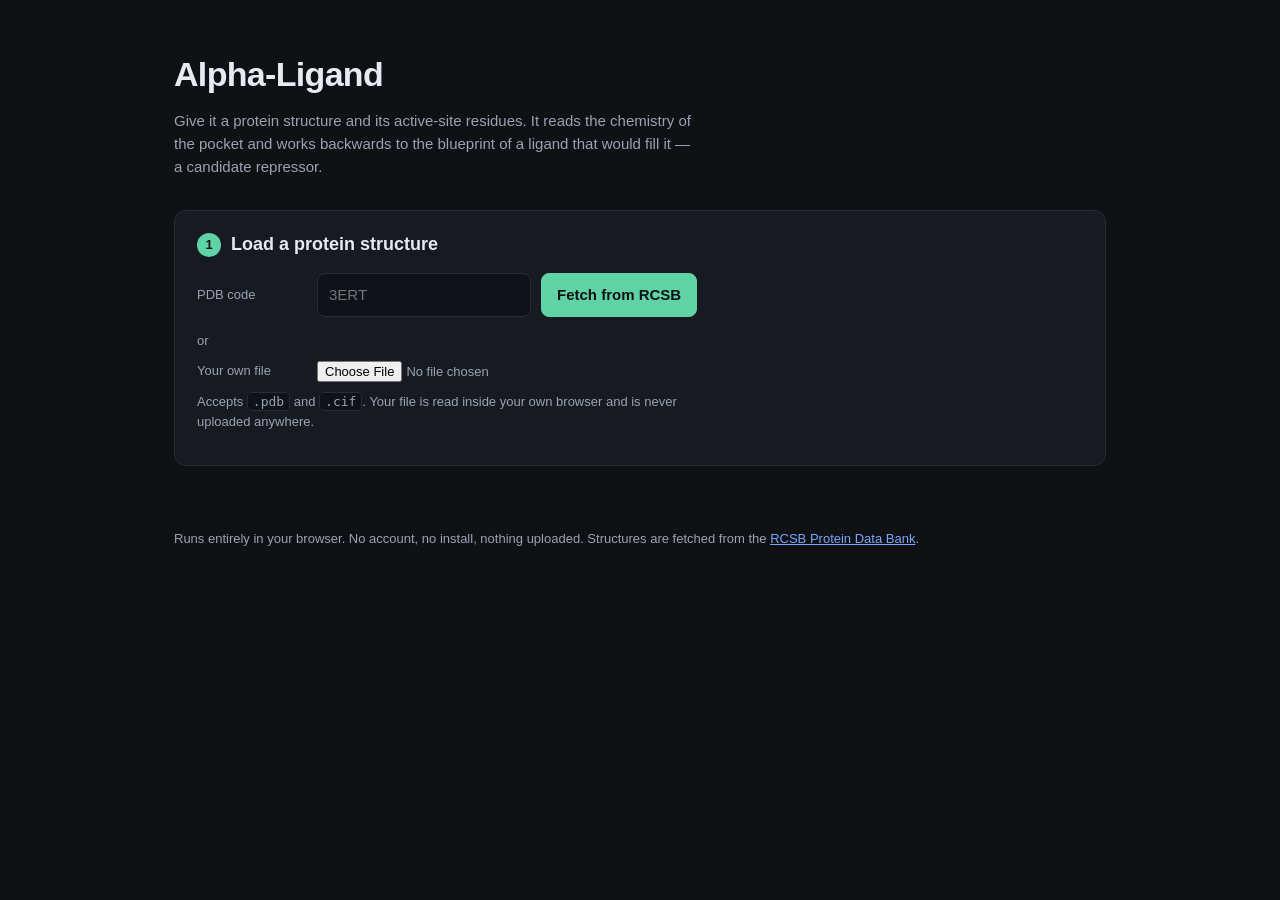
==== docs/index.html @ 0adea029 "Add browser-only web app" ====
<!DOCTYPE html>
<html lang="en">
<head>
<meta charset="utf-8">
<meta name="viewport" content="width=device-width, initial-scale=1">
<title>Alpha-Ligand &mdash; pocket profiler &amp; repressor blueprint</title>
<link rel="stylesheet" href="style.css">
</head>
<body>

<header>
  <h1>Alpha&#8209;Ligand</h1>
  <p class="tagline">Give it a protein structure and its active-site residues. It reads the chemistry
  of the pocket and works backwards to the blueprint of a ligand that would fill it &mdash; a
  candidate repressor.</p>
</header>

<main>

  <!-- ---------------- STEP 1: the structure ---------------- -->
  <section class="card">
    <h2><span class="step">1</span> Load a protein structure</h2>

    <div class="row">
      <label for="pdbcode">PDB code</label>
      <input id="pdbcode" type="text" maxlength="4" placeholder="3ERT" autocomplete="off">
      <button id="fetchBtn" class="primary">Fetch from RCSB</button>
    </div>

    <p class="or">or</p>

    <div class="row">
      <label for="fileinput">Your own file</label>
      <input id="fileinput" type="file" accept=".pdb,.ent,.cif,.mmcif,.txt">
    </div>
    <p class="hint">Accepts <code>.pdb</code> and <code>.cif</code>. Your file is read inside your own
    browser and is never uploaded anywhere.</p>

    <div id="loadStatus" class="status"></div>
  </section>

  <!-- ---------------- STEP 2: the active site ---------------- -->
  <section class="card" id="siteCard" hidden>
    <h2><span class="step">2</span> Pick the active-site residues</h2>

    <div class="row">
      <label for="residues">Residues</label>
      <input id="residues" type="text" placeholder="A:351,A:383,A:524" autocomplete="off">
    </div>
    <p class="hint">Write them as <code>chain:number</code>, separated by commas. Or just click them
    in the list below.</p>

    <div class="picker">
      <div class="row">
        <label for="chainSelect">Chain</label>
        <select id="chainSelect"></select>
        <input id="resFilter" type="search" placeholder="filter by number or name, e.g. HIS">
      </div>
      <div id="resList" class="reslist"></div>
    </div>

    <div class="row slider-row">
      <label for="cutoff">Pocket cutoff</label>
      <input id="cutoff" type="range" min="4" max="12" step="0.5" value="8">
      <output id="cutoffOut">8.0 &#8491;</output>
    </div>
    <p class="hint">How far around your chosen side chains counts as "the pocket wall". 6 &#8491; keeps
    to the residues that actually line the site; 8 &#8491; pulls in a second shell behind them.</p>

    <button id="runBtn" class="primary big">Profile this pocket</button>
    <div id="runStatus" class="status"></div>
  </section>

  <!-- ---------------- STEP 3: results ---------------- -->
  <section id="results" hidden>

    <div class="card">
      <h2><span class="step">3</span> What the pocket is made of</h2>
      <div id="summaryGrid" class="grid"></div>
      <h3>Pocket shell</h3>
      <p id="shellList" class="shell"></p>
      <h3>Size and shape</h3>
      <div id="geomGrid" class="grid"></div>
    </div>

    <div class="card">
      <h2><span class="step">4</span> Working backwards: the ligand blueprint</h2>
      <p class="hint">Each row says: the pocket offers <em>this</em> here, so your ligand should
      present the <em>opposite</em> of it at roughly these coordinates. Rows marked
      <strong>&#9733;</strong> are the residues you named, weighted highest.</p>
      <div class="tablewrap">
        <table id="featureTable">
          <thead><tr>
            <th></th><th>Pocket residue</th><th>Ligand should bring</th>
            <th>Suggested chemistry</th><th>Approx. x, y, z</th><th>Score</th>
          </tr></thead>
          <tbody></tbody>
        </table>
      </div>
    </div>

    <div class="card">
      <h2><span class="step">5</span> Suggested ligand properties</h2>
      <div id="propGrid" class="grid"></div>
      <p id="propBasis" class="hint"></p>
    </div>

    <div class="card">
      <h2>Downloads</h2>
      <p class="hint">Both files are generated here in your browser.</p>
      <button id="dlTxt">Download report (.txt)</button>
      <button id="dlJson">Download pharmacophore (.json)</button>
    </div>

    <div class="card">
      <h2>How to read this</h2>
      <p>Section 4 is a <strong>pharmacophore</strong>: a list of the chemical groups a good binder
      should carry, and roughly where. A positively charged wall wants a negatively charged group
      on the ligand; an aromatic wall wants a ring to stack against; a greasy wall wants a greasy
      group. Build or search for a molecule that places those groups near those points, then dock
      and test it.</p>
      <p class="caveat" id="disclaimer"></p>
    </div>

  </section>

</main>

<footer>
  <p>Runs entirely in your browser. No account, no install, nothing uploaded.
  Structures are fetched from the <a href="https://www.rcsb.org/">RCSB Protein Data Bank</a>.</p>
</footer>

<script src="core.js"></script>
<script src="app.js"></script>
</body>
</html>
---- docs/style.css ----
/* Alpha-Ligand - plain CSS, no frameworks. */
:root{
  --bg:#0f1115; --card:#171a21; --line:#272c37; --ink:#e7eaf0; --dim:#9aa3b2;
  --accent:#5fd3a6; --accent2:#7aa7ff; --warn:#f0b254; --bad:#ef6a6a;
}
*{box-sizing:border-box}
body{
  margin:0; background:var(--bg); color:var(--ink);
  font:15px/1.55 -apple-system,BlinkMacSystemFont,"Segoe UI",Roboto,Helvetica,Arial,sans-serif;
}
header{padding:48px 24px 8px; max-width:980px; margin:0 auto}
h1{margin:0 0 8px; font-size:34px; letter-spacing:-.02em}
.tagline{margin:0; color:var(--dim); max-width:62ch}
main{max-width:980px; margin:0 auto; padding:24px}
.card{
  background:var(--card); border:1px solid var(--line); border-radius:12px;
  padding:20px 22px; margin:0 0 18px;
}
h2{margin:0 0 14px; font-size:18px; display:flex; align-items:center; gap:10px}
h3{margin:22px 0 8px; font-size:14px; text-transform:uppercase; letter-spacing:.06em; color:var(--dim)}
.step{
  display:inline-flex; align-items:center; justify-content:center;
  width:24px; height:24px; border-radius:50%; background:var(--accent); color:#0f1115;
  font-size:13px; font-weight:700; flex:none;
}
.row{display:flex; align-items:center; gap:10px; flex-wrap:wrap; margin:10px 0}
.row label{min-width:110px; color:var(--dim); font-size:13px}
input[type=text],input[type=search],select{
  background:#0f1218; color:var(--ink); border:1px solid var(--line);
  border-radius:8px; padding:9px 11px; font:inherit; min-width:150px;
}
input[type=text]:focus,input[type=search]:focus,select:focus{outline:2px solid var(--accent2); outline-offset:1px}
input[type=file]{color:var(--dim); font-size:13px}
input[type=range]{flex:1; max-width:280px; accent-color:var(--accent)}
output{font-variant-numeric:tabular-nums; color:var(--accent); font-weight:600}
button{
  background:#222734; color:var(--ink); border:1px solid var(--line);
  border-radius:8px; padding:9px 15px; font:inherit; cursor:pointer;
}
button:hover:not(:disabled){border-color:var(--accent2)}
button:disabled{opacity:.5; cursor:default}
button.primary{background:var(--accent); color:#0f1115; border-color:var(--accent); font-weight:600}
button.primary:hover:not(:disabled){filter:brightness(1.08)}
button.big{margin-top:6px; padding:11px 20px; font-size:15px}
.or{color:var(--dim); font-size:13px; margin:14px 0 6px}
.hint{color:var(--dim); font-size:13px; margin:8px 0 0; max-width:70ch}
code{background:#0f1218; border:1px solid var(--line); border-radius:4px; padding:1px 5px; font-size:13px}

.status{margin-top:12px; font-size:14px; min-height:1px}
.status.working{color:var(--accent2)}
.status.ok{color:var(--accent)}
.status.error{color:var(--bad); white-space:pre-wrap}

.picker{border:1px solid var(--line); border-radius:10px; padding:12px; margin:14px 0}
.reslist{
  max-height:190px; overflow:auto; display:flex; flex-wrap:wrap; gap:6px;
  padding:8px; background:#0f1218; border-radius:8px; margin-top:8px;
}
.reslist button{
  padding:4px 9px; font-size:12.5px; border-radius:6px;
  font-variant-numeric:tabular-nums;
}
.reslist button.on{background:var(--accent2); color:#0f1115; border-color:var(--accent2); font-weight:600}

.grid{display:grid; grid-template-columns:repeat(auto-fit,minmax(190px,1fr)); gap:12px}
.cell{background:#0f1218; border:1px solid var(--line); border-radius:9px; padding:11px 13px}
.cell .k{color:var(--dim); font-size:11.5px; text-transform:uppercase; letter-spacing:.05em}
.cell .v{font-size:19px; font-weight:600; margin-top:3px; font-variant-numeric:tabular-nums}
.cell .s{color:var(--dim); font-size:12px; margin-top:2px}
.shell{font-family:ui-monospace,SFMono-Regular,Menlo,monospace; font-size:12.5px; color:var(--dim); line-height:1.8; word-break:break-word}

.tablewrap{overflow-x:auto; margin-top:4px}
table{border-collapse:collapse; width:100%; font-size:13.5px}
th,td{text-align:left; padding:8px 10px; border-bottom:1px solid var(--line); vertical-align:top}
th{color:var(--dim); font-size:11.5px; text-transform:uppercase; letter-spacing:.05em; font-weight:600}
tr.named{background:rgba(95,211,166,.07)}
td.star{color:var(--accent); width:20px}
td.xyz{font-family:ui-monospace,SFMono-Regular,Menlo,monospace; font-size:12.5px; color:var(--dim); white-space:nowrap}
td.score{font-variant-numeric:tabular-nums; color:var(--dim)}
.tag{display:inline-block; padding:2px 8px; border-radius:20px; font-size:12px; background:#222734; border:1px solid var(--line)}
.tag.anionic{color:var(--bad)} .tag.cationic{color:var(--accent2)}
.tag.aromatic,.tag.aromatic_and_hbond,.tag.anionic_or_aromatic{color:#c79bf0}
.tag.hydrophobic{color:var(--warn)}
.tag.hbond_acceptor,.tag.hbond_mixed,.tag.hbond_acceptor_or_covalent{color:var(--accent)}

.caveat{
  margin-top:14px; padding:12px 14px; border-left:3px solid var(--warn);
  background:rgba(240,178,84,.07); color:#e8d7b4; font-size:13.5px; border-radius:0 8px 8px 0;
}
footer{max-width:980px; margin:0 auto; padding:8px 24px 56px; color:var(--dim); font-size:13px}
a{color:var(--accent2)}
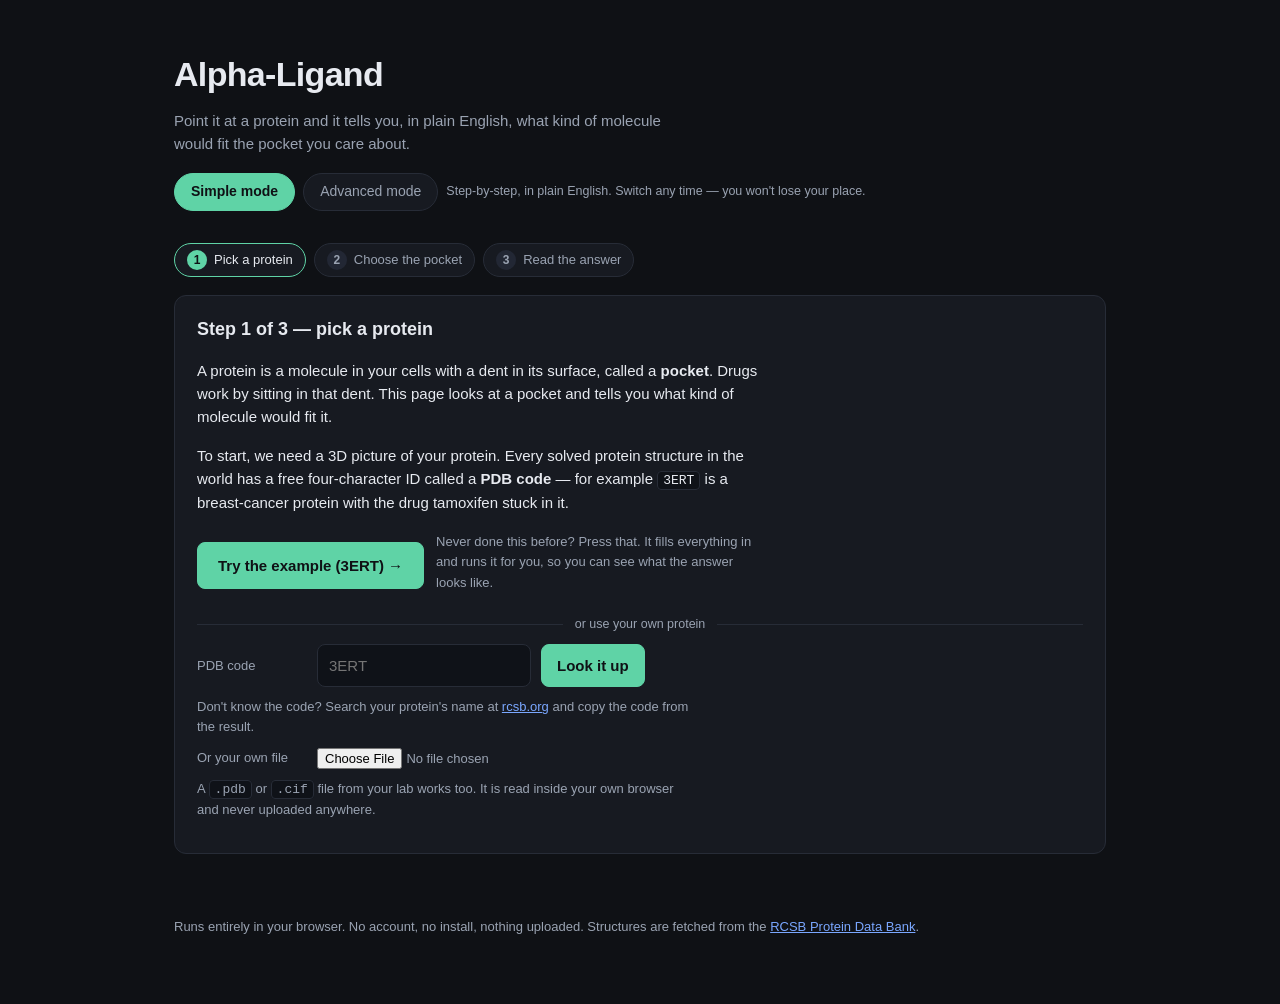
==== commit c552f7b3: "Web app: beginner Simple mode with a three-screen flow, automatic pocket finder and plain-English re" ====
--- a/docs/index.html
+++ b/docs/index.html
@@ -4,18 +4,172 @@
 <meta charset="utf-8">
 <meta name="viewport" content="width=device-width, initial-scale=1">
 <title>Alpha-Ligand &mdash; pocket profiler &amp; repressor blueprint</title>
+<link rel="icon" href="data:,">
 <link rel="stylesheet" href="style.css">
 </head>
 <body>
 
 <header>
   <h1>Alpha&#8209;Ligand</h1>
-  <p class="tagline">Give it a protein structure and its active-site residues. It reads the chemistry
+  <p class="tagline" id="tagline">Give it a protein structure and its active-site residues. It reads the chemistry
   of the pocket and works backwards to the blueprint of a ligand that would fill it &mdash; a
   candidate repressor.</p>
+
+  <div class="modebar" role="group" aria-label="Choose how much detail you want">
+    <button id="modeSimple" type="button" class="modebtn" aria-pressed="true">Simple mode</button>
+    <button id="modeAdvanced" type="button" class="modebtn" aria-pressed="false">Advanced mode</button>
+    <span class="modehint" id="modeHint"></span>
+  </div>
 </header>
 
 <main>
+
+<!-- ===================================================================
+     SIMPLE MODE: one step on screen at a time, plain language.
+     =================================================================== -->
+<div id="simpleUI">
+
+  <ol class="progress" id="progress">
+    <li data-step="1"><span class="dot">1</span> Pick a protein</li>
+    <li data-step="2"><span class="dot">2</span> Choose the pocket</li>
+    <li data-step="3"><span class="dot">3</span> Read the answer</li>
+  </ol>
+
+  <!-- ---------------- simple step 1 ---------------- -->
+  <section class="card" id="sxStep1">
+    <h2>Step 1 of 3 &mdash; pick a protein</h2>
+    <p>A protein is a molecule in your cells with a dent in its surface, called a
+    <strong>pocket</strong>. Drugs work by sitting in that dent. This page looks at a pocket and
+    tells you what kind of molecule would fit it.</p>
+    <p>To start, we need a 3D picture of your protein. Every solved protein structure in the world
+    has a free four-character ID called a <strong>PDB code</strong> &mdash; for example
+    <code>3ERT</code> is a breast-cancer protein with the drug tamoxifen stuck in it.</p>
+
+    <p class="bigexample">
+      <button id="sxExample" type="button" class="primary big">Try the example (3ERT) &rarr;</button>
+      <span class="hint inline">Never done this before? Press that. It fills everything in and runs
+      it for you, so you can see what the answer looks like.</span>
+    </p>
+
+    <div class="rule"><span>or use your own protein</span></div>
+
+    <div class="row">
+      <label for="sxCode">PDB code</label>
+      <input id="sxCode" type="text" maxlength="4" placeholder="3ERT" autocomplete="off">
+      <button id="sxFetch" type="button" class="primary">Look it up</button>
+    </div>
+    <p class="hint">Don't know the code? Search your protein's name at
+    <a href="https://www.rcsb.org/" target="_blank" rel="noopener">rcsb.org</a> and copy the code
+    from the result.</p>
+
+    <div class="row">
+      <label for="sxFile">Or your own file</label>
+      <input id="sxFile" type="file" accept=".pdb,.ent,.cif,.mmcif,.txt">
+    </div>
+    <p class="hint">A <code>.pdb</code> or <code>.cif</code> file from your lab works too. It is read
+    inside your own browser and never uploaded anywhere.</p>
+
+    <div id="sxLoadStatus" class="status"></div>
+  </section>
+
+  <!-- ---------------- simple step 2 ---------------- -->
+  <section class="card" id="sxStep2" hidden>
+    <h2>Step 2 of 3 &mdash; choose the pocket</h2>
+    <p id="sxLoadedLine" class="loaded"></p>
+    <p>A protein is big, and only a small patch of it does the real work. That patch is the
+    <strong>active site</strong> &mdash; the dent where another molecule binds. We need to know
+    which part of the protein you care about.</p>
+
+    <div id="sxAutoBox" class="suggestion" hidden>
+      <h3 class="plain">We found a likely pocket</h3>
+      <p id="sxAutoText"></p>
+      <p>
+        <button id="sxUseAuto" type="button" class="primary big">Yes, use this pocket &rarr;</button>
+        <button id="sxManualLink" type="button" class="linkish">I'd rather type my own residues</button>
+      </p>
+    </div>
+
+    <div id="sxNoAutoBox" class="suggestion warnish" hidden>
+      <h3 class="plain">No obvious pocket in this file</h3>
+      <p>This structure has nothing bound in it, so we can't guess where the active site is. If a
+      paper about your protein lists the important residues, type them below. Otherwise, try a
+      structure of the same protein that has a drug or molecule bound to it.</p>
+    </div>
+
+    <div id="sxManualBox" hidden>
+      <h3 class="plain">Type the residues yourself</h3>
+      <p class="hint">A residue is one building block of the protein. Write each one as
+      <code>chain:number</code>, like <code>A:351</code>, separated by commas. Or just click them in
+      the list.</p>
+      <div class="row">
+        <label for="sxResidues">Residues</label>
+        <input id="sxResidues" type="text" placeholder="A:351,A:383,A:524" autocomplete="off">
+      </div>
+      <div class="picker">
+        <div class="row">
+          <label for="sxChain">Chain</label>
+          <select id="sxChain"></select>
+          <input id="sxFilter" type="search" placeholder="filter, e.g. 351 or HIS">
+        </div>
+        <div id="sxResList" class="reslist"></div>
+      </div>
+    </div>
+
+    <p id="sxRunRow" hidden>
+      <button id="sxRun" type="button" class="primary big">See what this pocket wants &rarr;</button>
+    </p>
+    <p><button id="sxBack1" type="button" class="linkish">&larr; Back</button></p>
+    <div id="sxRunStatus" class="status"></div>
+  </section>
+
+  <!-- ---------------- simple step 3 ---------------- -->
+  <section id="sxStep3" hidden>
+    <div class="card">
+      <h2>Step 3 of 3 &mdash; what we found</h2>
+      <div id="sxSentences" class="sentences"></div>
+      <div id="sxBars" class="bars"></div>
+      <p class="caveat" id="sxCaveat"></p>
+
+      <details id="sxDetails">
+        <summary>Show me the details (the actual numbers)</summary>
+        <div id="sxDetailBody" class="detailbody"></div>
+        <p class="hint">Same numbers as Advanced mode. Want the full tables and coordinates?
+          <button id="sxToAdvanced" type="button" class="linkish">Switch to Advanced mode</button>
+          &mdash; your protein and pocket stay loaded.</p>
+        <p>
+          <button id="sxDlTxt" type="button">Download report (.txt)</button>
+          <button id="sxDlJson" type="button">Download pharmacophore (.json)</button>
+        </p>
+      </details>
+    </div>
+
+    <div class="card colab">
+      <h2>What to do next</h2>
+      <p>This page told you <strong>what kind of molecule</strong> the pocket wants. The next step is
+      to go find real molecules that match and see how well they fit &mdash; that's done in a free
+      Google notebook that runs on Google's computers, so there is
+      <strong>nothing to install</strong> and nothing to set up.</p>
+      <p>You open the link, type the same PDB code and residues into a form, and press one play
+      button. It searches millions of real published compounds, fits the best ones into your pocket
+      and gives you a readable results page with pictures.</p>
+      <p><a class="colab-link" href="https://colab.research.google.com/github/adamcantcodelol/alpha-ligand/blob/main/Alpha_Ligand_OneClick.ipynb" target="_blank" rel="noopener">Open the one-click notebook &rarr;</a></p>
+      <p class="hint" id="sxCarryOver"></p>
+    </div>
+
+    <div class="card">
+      <p>
+        <button id="sxRestart" type="button" class="primary">Start again with another protein</button>
+        <button id="sxBack2" type="button" class="linkish">&larr; Back to the pocket</button>
+      </p>
+    </div>
+  </section>
+
+</div>
+
+<!-- ===================================================================
+     ADVANCED MODE: the original interface, unchanged.
+     =================================================================== -->
+<div id="advancedUI" hidden>
 
   <!-- ---------------- STEP 1: the structure ---------------- -->
   <section class="card">
@@ -49,6 +203,9 @@
     </div>
     <p class="hint">Write them as <code>chain:number</code>, separated by commas. Or just click them
     in the list below.</p>
+
+    <p><button id="autoBtn" type="button">Suggest residues from the bound ligand</button></p>
+    <div id="autoStatus" class="status"></div>
 
     <div class="picker">
       <div class="row">
@@ -122,7 +279,27 @@
       <p class="caveat" id="disclaimer"></p>
     </div>
 
-  </section>
+    <div class="card colab">
+      <h2>Next step: build and dock molecules &mdash; one link, one button</h2>
+      <p>This page does <strong>step 1</strong> &mdash; it profiles the pocket and tells you what
+      chemistry a binder needs. Building actual 3D molecules and docking them into the pocket
+      needs RDKit and AutoDock Vina, which cannot run inside a web page.</p>
+      <p>So they run in a <strong>Google Colab notebook</strong> instead: still just a link,
+      still <strong>nothing for you to install</strong> &mdash; it installs everything it needs on
+      Google's computer, not on yours. Fill in one form, press one play button, and it profiles the
+      pocket, screens millions of real published compounds, docks the best ones and shows you a
+      readable results page.</p>
+      <p><a class="colab-link" href="https://colab.research.google.com/github/adamcantcodelol/alpha-ligand/blob/main/Alpha_Ligand_OneClick.ipynb" target="_blank" rel="noopener">Run the whole pipeline in one click &rarr;</a></p>
+      <p class="hint">Advanced: the <a href="https://colab.research.google.com/github/adamcantcodelol/alpha-ligand/blob/main/Alpha_Ligand_Pipeline.ipynb" target="_blank" rel="noopener">step-by-step notebook</a>
+      runs the same pipeline one cell at a time and adds the optional peptide-binder branch.
+      Neither notebook needs anything installed on your computer.</p>
+      <p class="hint">Scores there are empirical docking estimates, not binding affinities. A good
+      score is a reason to test a molecule, not proof that it binds.</p>
+    </div>
+
+  </section>
+
+</div>
 
 </main>
 
--- a/docs/style.css
+++ b/docs/style.css
@@ -89,3 +89,96 @@
 }
 footer{max-width:980px; margin:0 auto; padding:8px 24px 56px; color:var(--dim); font-size:13px}
 a{color:var(--accent2)}
+
+/* link out to the Colab notebook that does molecule building + docking */
+.colab{border-color:var(--accent2)}
+.colab-link{
+  display:inline-block; margin-top:6px; padding:9px 14px; border-radius:9px;
+  background:var(--accent2); color:#0f1115; font-weight:600; text-decoration:none;
+}
+.colab-link:hover{filter:brightness(1.08)}
+
+/* ===================================================================
+   Simple / Advanced toggle and Simple mode
+   =================================================================== */
+.modebar{display:flex; align-items:center; gap:8px; flex-wrap:wrap; margin:18px 0 0}
+.modebtn{
+  background:#171a21; color:var(--dim); border:1px solid var(--line);
+  border-radius:999px; padding:7px 16px; font:inherit; font-size:14px; cursor:pointer;
+}
+.modebtn.on{background:var(--accent); color:#0f1115; border-color:var(--accent); font-weight:700}
+.modebtn:hover:not(.on){border-color:var(--accent2); color:var(--ink)}
+.modehint{color:var(--dim); font-size:12.5px; flex:1 1 220px; min-width:0}
+
+.progress{
+  list-style:none; display:flex; gap:8px; flex-wrap:wrap;
+  margin:0 0 18px; padding:0; font-size:13px; color:var(--dim);
+}
+.progress li{
+  display:flex; align-items:center; gap:7px; padding:6px 12px;
+  border:1px solid var(--line); border-radius:999px; background:var(--card);
+}
+.progress li .dot{
+  display:inline-flex; align-items:center; justify-content:center;
+  width:20px; height:20px; border-radius:50%; background:#222734; color:var(--dim);
+  font-size:12px; font-weight:700; flex:none;
+}
+.progress li.on{color:var(--ink); border-color:var(--accent)}
+.progress li.on .dot{background:var(--accent); color:#0f1115}
+.progress li.done .dot{background:var(--accent2); color:#0f1115}
+
+#simpleUI p{max-width:68ch}
+.bigexample{margin:18px 0 6px; display:flex; align-items:center; gap:12px; flex-wrap:wrap}
+.hint.inline{margin:0; flex:1 1 260px}
+.rule{
+  display:flex; align-items:center; gap:12px; color:var(--dim);
+  font-size:12.5px; margin:22px 0 6px;
+}
+.rule::before,.rule::after{content:""; flex:1; height:1px; background:var(--line)}
+.loaded{color:var(--accent); font-size:14px}
+h3.plain{text-transform:none; letter-spacing:0; font-size:15px; color:var(--ink); margin:18px 0 6px}
+.suggestion{
+  border:1px solid var(--accent); border-radius:10px; padding:14px 16px;
+  background:rgba(95,211,166,.06); margin:16px 0;
+}
+.suggestion.warnish{border-color:var(--warn); background:rgba(240,178,84,.06)}
+.suggestion p{margin:8px 0}
+button.linkish{
+  background:none; border:none; color:var(--accent2); padding:6px 4px;
+  text-decoration:underline; cursor:pointer; font:inherit;
+}
+button.linkish:hover{filter:brightness(1.15)}
+
+.sentences p{font-size:16px; margin:0 0 14px}
+.sentences p.lede{font-size:17.5px; color:var(--ink)}
+.bars{margin:18px 0 4px; background:#0f1218; border:1px solid var(--line); border-radius:10px; padding:14px}
+.barstitle{color:var(--dim); font-size:11.5px; text-transform:uppercase; letter-spacing:.05em; margin-bottom:10px}
+.bar{display:flex; align-items:center; gap:10px; margin:7px 0}
+.barlabel{width:110px; flex:none; font-size:13px; color:var(--dim)}
+.bartrack{flex:1; height:10px; background:#222734; border-radius:999px; overflow:hidden; min-width:60px}
+.barfill{display:block; height:100%; background:var(--accent); border-radius:999px}
+.barval{width:42px; text-align:right; font-size:13px; font-variant-numeric:tabular-nums}
+
+#sxDetails{margin-top:18px; border-top:1px solid var(--line); padding-top:14px}
+#sxDetails summary{cursor:pointer; color:var(--accent2); font-size:14px}
+.detailbody{margin-top:14px}
+.plainlist{color:var(--dim); font-size:13.5px; padding-left:20px; margin:6px 0 0}
+.plainlist li{margin:4px 0}
+
+/* narrow screens / phones */
+@media (max-width:620px){
+  header{padding:28px 16px 6px}
+  h1{font-size:27px}
+  main{padding:16px}
+  .card{padding:16px 15px}
+  .row label{min-width:0; width:100%}
+  .row input[type=text],.row input[type=search],.row select{width:100%; min-width:0}
+  .bigexample button,button.big{width:100%}
+  .barlabel{width:86px; font-size:12px}
+  .progress{font-size:12px; gap:6px}
+  .progress li{padding:5px 9px}
+  .sentences p{font-size:15.5px}
+  .modehint{flex-basis:100%}
+}
+
+#sxCaveat{max-width:none}
